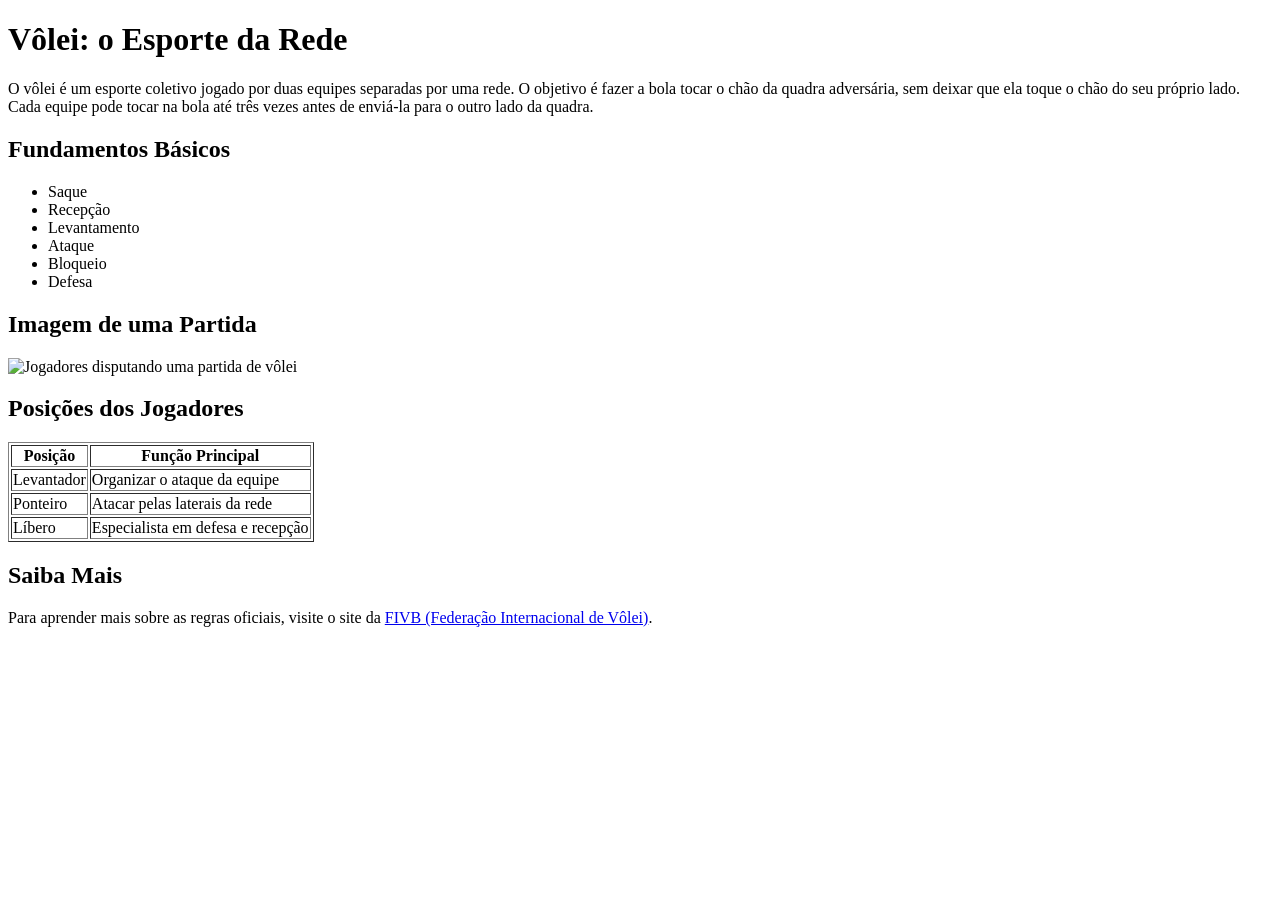
==== index.html @ 5da85763 "Estrutura basica de html" ====
<!DOCTYPE html>
<!-- A tag <!DOCTYPE html> diz ao navegador que este é um documento HTML5 -->
<html lang="pt-BR">
<!-- <html> é a tag raiz, que envolve todo o conteúdo da página. lang="pt-BR" indica o idioma do conteúdo -->

<head>
    <!-- A <head> guarda informações que não aparecem diretamente no corpo da página,
         como configurações, título da aba e metadados -->

    <meta charset="UTF-8">
    <!-- Define a codificação de caracteres, permitindo usar acentos e caracteres especiais corretamente -->

    <title>Tudo Sobre Vôlei</title>
    <!-- O <title> define o texto que aparece na aba do navegador -->
</head>

<body>
    <!-- O <body> contém todo o conteúdo visível da página: textos, imagens, listas, tabelas, links etc. -->

    <h1>Vôlei: o Esporte da Rede</h1>
    <!-- <h1> é o título principal da página. Existem tags de título de h1 (maior) até h6 (menor) -->

    <p>
        O vôlei é um esporte coletivo jogado por duas equipes separadas por uma rede.
        O objetivo é fazer a bola tocar o chão da quadra adversária, sem deixar que ela
        toque o chão do seu próprio lado. Cada equipe pode tocar na bola até três vezes
        antes de enviá-la para o outro lado da quadra.
    </p>
    <!-- <p> representa um parágrafo de texto -->

    <h2>Fundamentos Básicos</h2>
    <!-- <h2> é um subtítulo, usado para organizar seções dentro da página -->

    <ul>
        <!-- <ul> cria uma lista não ordenada (com marcadores). Cada item vai dentro de <li> -->
        <li>Saque</li>
        <li>Recepção</li>
        <li>Levantamento</li>
        <li>Ataque</li>
        <li>Bloqueio</li>
        <li>Defesa</li>
    </ul>

    <h2>Imagem de uma Partida</h2>

    <img src="https://upload.wikimedia.org/wikipedia/commons/2/28/Beach_volleyball_at_the_2012_Summer_Olympics_9.jpg"
         alt="Jogadores disputando uma partida de vôlei"
         width="500">
    <!-- <img> insere uma imagem na página.
         "src" é o endereço (URL) da imagem.
         "alt" é o texto alternativo, exibido caso a imagem não carregue e usado por leitores de tela.
         "width" define a largura da imagem em pixels -->

    <h2>Posições dos Jogadores</h2>

    <table border="1">
        <!-- <table> cria uma tabela. O atributo border="1" desenha as bordas das células -->
        <tr>
            <!-- <tr> representa uma linha da tabela (table row) -->
            <th>Posição</th>
            <th>Função Principal</th>
            <!-- <th> é uma célula de cabeçalho (table header), geralmente em negrito -->
        </tr>
        <tr>
            <td>Levantador</td>
            <td>Organizar o ataque da equipe</td>
            <!-- <td> é uma célula comum de dados (table data) -->
        </tr>
        <tr>
            <td>Ponteiro</td>
            <td>Atacar pelas laterais da rede</td>
        </tr>
        <tr>
            <td>Líbero</td>
            <td>Especialista em defesa e recepção</td>
        </tr>
    </table>

    <h2>Saiba Mais</h2>

    <p>
        Para aprender mais sobre as regras oficiais, visite o site da
        <a href="https://www.fivb.com" target="_blank">FIVB (Federação Internacional de Vôlei)</a>.
    </p>
    <!-- <a> cria um link. "href" define o endereço de destino.
         "target='_blank'" faz o link abrir em uma nova aba -->

</body>
</html>
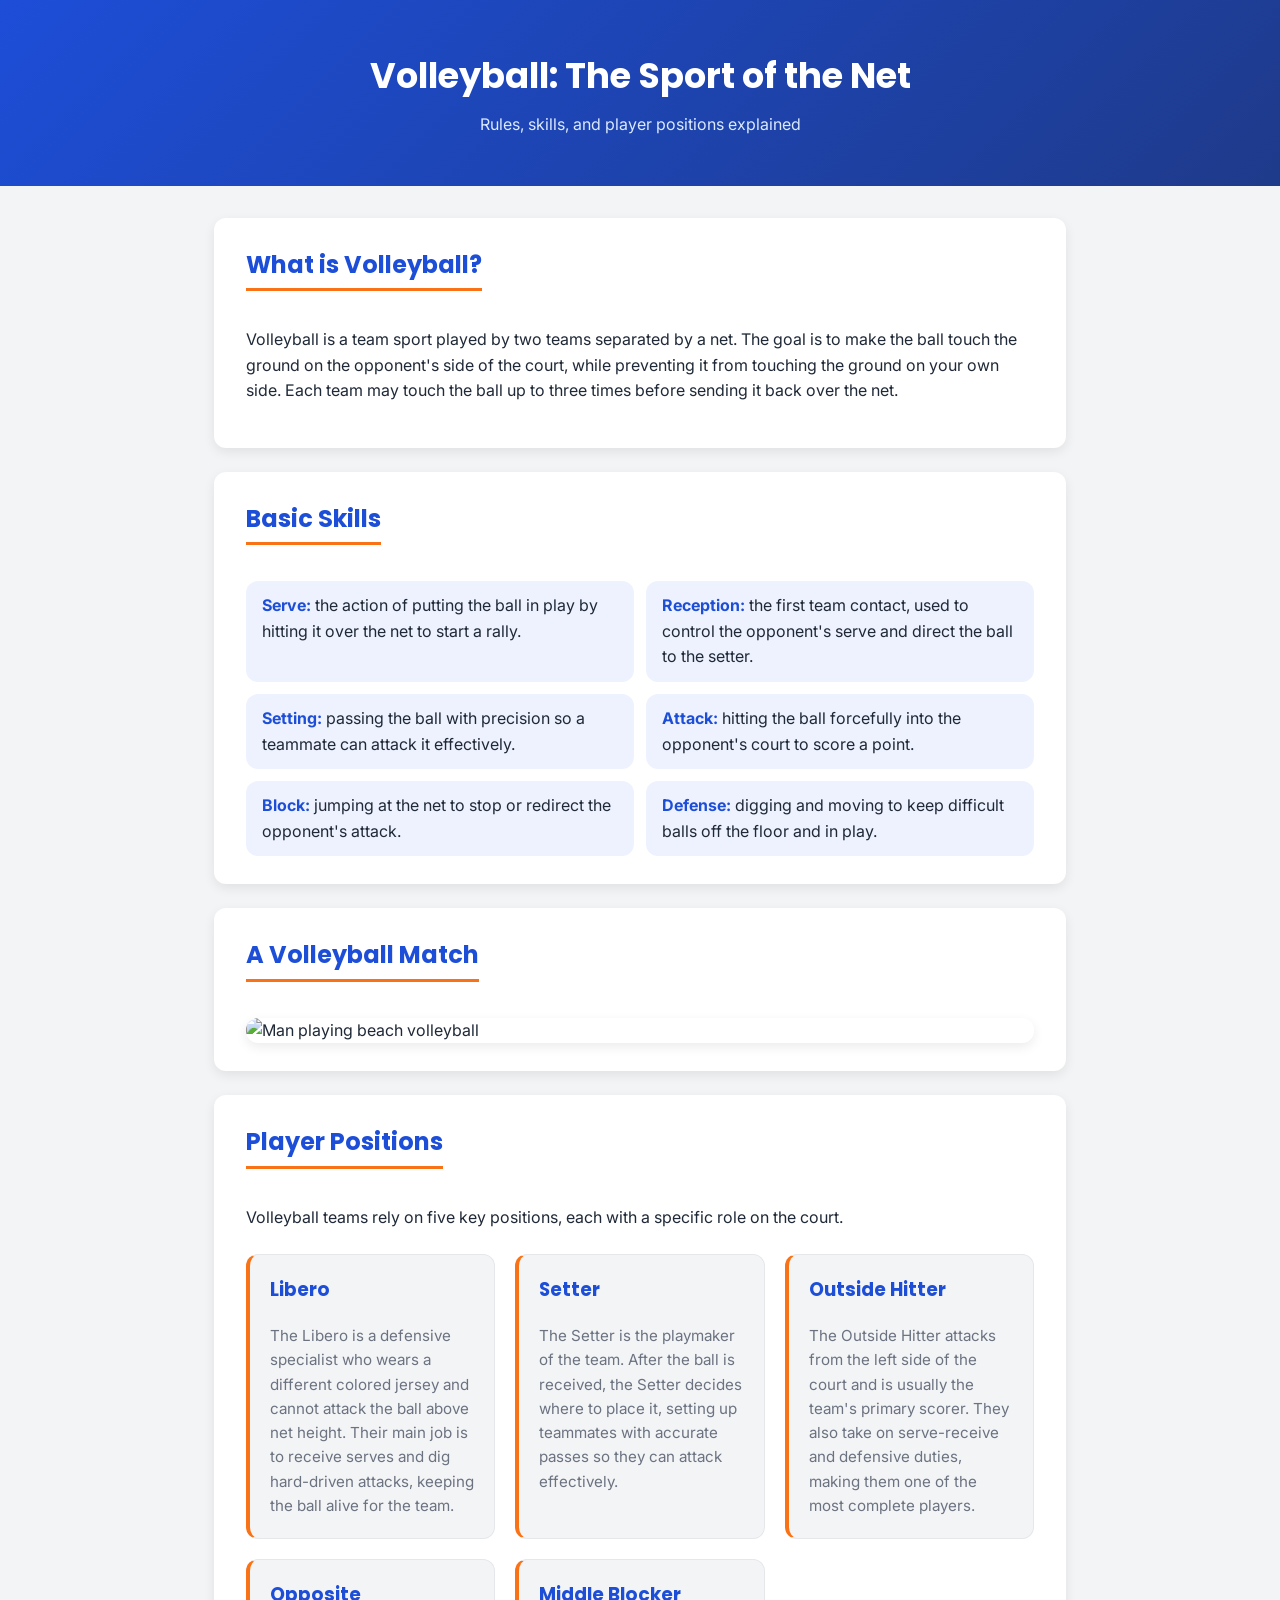
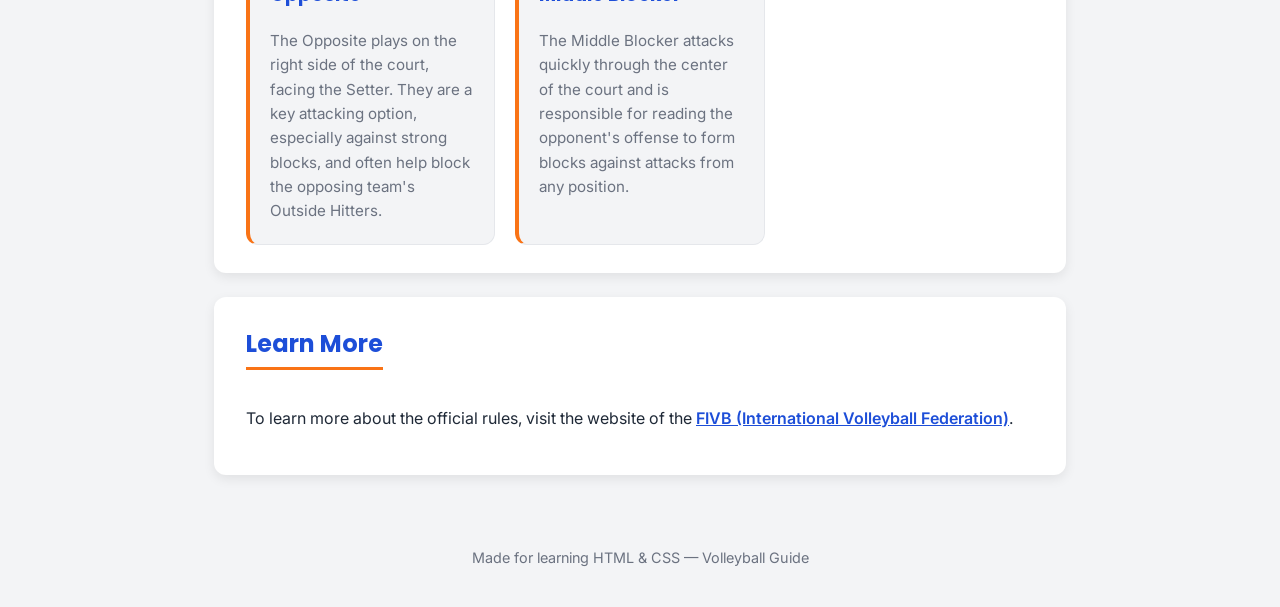
==== commit 379e57de: "Adjusts" ====
--- a/index.html
+++ b/index.html
@@ -1,7 +1,7 @@
 <!DOCTYPE html>
 <!-- A tag <!DOCTYPE html> diz ao navegador que este é um documento HTML5 -->
-<html lang="pt-BR">
-<!-- <html> é a tag raiz, que envolve todo o conteúdo da página. lang="pt-BR" indica o idioma do conteúdo -->
+<html lang="en">
+<!-- lang="en" porque todo o conteúdo visível da página agora está em inglês -->
 
 <head>
     <!-- A <head> guarda informações que não aparecem diretamente no corpo da página,
@@ -10,80 +10,131 @@
     <meta charset="UTF-8">
     <!-- Define a codificação de caracteres, permitindo usar acentos e caracteres especiais corretamente -->
 
-    <title>Tudo Sobre Vôlei</title>
+    <meta name="viewport" content="width=device-width, initial-scale=1.0">
+    <!-- Faz a página se adaptar bem a telas de celular e tablet -->
+
+    <title>All About Volleyball</title>
     <!-- O <title> define o texto que aparece na aba do navegador -->
+
+    <link rel="preconnect" href="https://fonts.googleapis.com">
+    <link rel="preconnect" href="https://fonts.gstatic.com" crossorigin>
+    <link href="https://fonts.googleapis.com/css2?family=Poppins:wght@400;600;700&family=Inter:wght@400;500&display=swap" rel="stylesheet">
+    <!-- Importa fontes do Google Fonts: Poppins para títulos e Inter para textos -->
+
+    <link rel="stylesheet" href="style.css">
+    <!-- Liga o arquivo de estilos externo (style.css) a esta página -->
 </head>
 
 <body>
-    <!-- O <body> contém todo o conteúdo visível da página: textos, imagens, listas, tabelas, links etc. -->
+    <!-- O <body> contém todo o conteúdo visível da página -->
 
-    <h1>Vôlei: o Esporte da Rede</h1>
-    <!-- <h1> é o título principal da página. Existem tags de título de h1 (maior) até h6 (menor) -->
+    <header class="site-header">
+        <!-- Cabeçalho principal da página, com o título e um subtítulo -->
+        <h1>Volleyball: The Sport of the Net</h1>
+        <p class="subtitle">Rules, skills, and player positions explained</p>
+    </header>
 
-    <p>
-        O vôlei é um esporte coletivo jogado por duas equipes separadas por uma rede.
-        O objetivo é fazer a bola tocar o chão da quadra adversária, sem deixar que ela
-        toque o chão do seu próprio lado. Cada equipe pode tocar na bola até três vezes
-        antes de enviá-la para o outro lado da quadra.
-    </p>
-    <!-- <p> representa um parágrafo de texto -->
+    <main>
+        <!-- <main> agrupa o conteúdo principal da página em seções -->
 
-    <h2>Fundamentos Básicos</h2>
-    <!-- <h2> é um subtítulo, usado para organizar seções dentro da página -->
+        <section class="card" id="intro">
+            <h2>What is Volleyball?</h2>
+            <p>
+                Volleyball is a team sport played by two teams separated by a net.
+                The goal is to make the ball touch the ground on the opponent's side
+                of the court, while preventing it from touching the ground on your
+                own side. Each team may touch the ball up to three times before
+                sending it back over the net.
+            </p>
+        </section>
 
-    <ul>
-        <!-- <ul> cria uma lista não ordenada (com marcadores). Cada item vai dentro de <li> -->
-        <li>Saque</li>
-        <li>Recepção</li>
-        <li>Levantamento</li>
-        <li>Ataque</li>
-        <li>Bloqueio</li>
-        <li>Defesa</li>
-    </ul>
+        <section class="card" id="fundamentals">
+            <h2>Basic Skills</h2>
+            <!-- Lista de habilidades básicas, exibida como "chips" via CSS (flexbox) -->
+            <ul class="skills-list">
+                <li><strong>Serve:</strong> the action of putting the ball in play by hitting it over the net to start a rally.</li>
+                <li><strong>Reception:</strong> the first team contact, used to control the opponent's serve and direct the ball to the setter.</li>
+                <li><strong>Setting:</strong> passing the ball with precision so a teammate can attack it effectively.</li>
+                <li><strong>Attack:</strong> hitting the ball forcefully into the opponent's court to score a point.</li>
+                <li><strong>Block:</strong> jumping at the net to stop or redirect the opponent's attack.</li>
+                <li><strong>Defense:</strong> digging and moving to keep difficult balls off the floor and in play.</li>
+            </ul>
+        </section>
 
-    <h2>Imagem de uma Partida</h2>
+        <section class="card" id="match-photo">
+            <h2>A Volleyball Match</h2>
+            <img src="https://images.unsplash.com/photo-1521138054413-5a47d349b7af?auto=format&fit=crop&w=1000&q=80"
+                 alt="Man playing beach volleyball"
+                 class="match-photo">
+            <!-- Imagem hospedada no Unsplash, conferida visualmente antes de publicar -->
+        </section>
 
-    <img src="https://upload.wikimedia.org/wikipedia/commons/2/28/Beach_volleyball_at_the_2012_Summer_Olympics_9.jpg"
-         alt="Jogadores disputando uma partida de vôlei"
-         width="500">
-    <!-- <img> insere uma imagem na página.
-         "src" é o endereço (URL) da imagem.
-         "alt" é o texto alternativo, exibido caso a imagem não carregue e usado por leitores de tela.
-         "width" define a largura da imagem em pixels -->
+        <section class="card" id="positions">
+            <h2>Player Positions</h2>
+            <p>Volleyball teams rely on five key positions, each with a specific role on the court.</p>
 
-    <h2>Posições dos Jogadores</h2>
+            <!-- Grade de cartões (CSS Grid) com uma posição em cada um -->
+            <div class="positions-grid">
+                <article class="position-card">
+                    <h3>Libero</h3>
+                    <p>
+                        The Libero is a defensive specialist who wears a different colored
+                        jersey and cannot attack the ball above net height. Their main job
+                        is to receive serves and dig hard-driven attacks, keeping the ball
+                        alive for the team.
+                    </p>
+                </article>
 
-    <table border="1">
-        <!-- <table> cria uma tabela. O atributo border="1" desenha as bordas das células -->
-        <tr>
-            <!-- <tr> representa uma linha da tabela (table row) -->
-            <th>Posição</th>
-            <th>Função Principal</th>
-            <!-- <th> é uma célula de cabeçalho (table header), geralmente em negrito -->
-        </tr>
-        <tr>
-            <td>Levantador</td>
-            <td>Organizar o ataque da equipe</td>
-            <!-- <td> é uma célula comum de dados (table data) -->
-        </tr>
-        <tr>
-            <td>Ponteiro</td>
-            <td>Atacar pelas laterais da rede</td>
-        </tr>
-        <tr>
-            <td>Líbero</td>
-            <td>Especialista em defesa e recepção</td>
-        </tr>
-    </table>
+                <article class="position-card">
+                    <h3>Setter</h3>
+                    <p>
+                        The Setter is the playmaker of the team. After the ball is received,
+                        the Setter decides where to place it, setting up teammates with
+                        accurate passes so they can attack effectively.
+                    </p>
+                </article>
 
-    <h2>Saiba Mais</h2>
+                <article class="position-card">
+                    <h3>Outside Hitter</h3>
+                    <p>
+                        The Outside Hitter attacks from the left side of the court and is
+                        usually the team's primary scorer. They also take on serve-receive
+                        and defensive duties, making them one of the most complete players.
+                    </p>
+                </article>
 
-    <p>
-        Para aprender mais sobre as regras oficiais, visite o site da
-        <a href="https://www.fivb.com" target="_blank">FIVB (Federação Internacional de Vôlei)</a>.
-    </p>
-    <!-- <a> cria um link. "href" define o endereço de destino.
-         "target='_blank'" faz o link abrir em uma nova aba -->
+                <article class="position-card">
+                    <h3>Opposite</h3>
+                    <p>
+                        The Opposite plays on the right side of the court, facing the
+                        Setter. They are a key attacking option, especially against strong
+                        blocks, and often help block the opposing team's Outside Hitters.
+                    </p>
+                </article>
+
+                <article class="position-card">
+                    <h3>Middle Blocker</h3>
+                    <p>
+                        The Middle Blocker attacks quickly through the center of the court
+                        and is responsible for reading the opponent's offense to form
+                        blocks against attacks from any position.
+                    </p>
+                </article>
+            </div>
+        </section>
+
+        <section class="card" id="learn-more">
+            <h2>Learn More</h2>
+            <p>
+                To learn more about the official rules, visit the website of the
+                <a href="https://www.fivb.com" target="_blank" rel="noopener">FIVB (International Volleyball Federation)</a>.
+            </p>
+        </section>
+    </main>
+
+    <footer class="site-footer">
+        <p>Made for learning HTML &amp; CSS &mdash; Volleyball Guide</p>
+    </footer>
 
 </body>
 </html>
--- a/style.css
+++ b/style.css
@@ -0,0 +1,153 @@
+/* ===== Variáveis de cor e espaçamento (fica fácil mudar o tema todo aqui) ===== */
+:root {
+    --color-primary: #1d4ed8;   /* azul principal (cabeçalho, links, destaques) */
+    --color-accent: #f97316;    /* laranja de destaque (bola de vôlei) */
+    --color-bg: #f3f4f6;        /* cinza claro de fundo da página */
+    --color-card: #ffffff;      /* branco dos cartões/seções */
+    --color-text: #1f2937;      /* cinza escuro para o texto */
+    --color-muted: #6b7280;     /* cinza médio para textos secundários */
+    --radius: 12px;
+    --shadow: 0 4px 12px rgba(0, 0, 0, 0.08);
+}
+
+/* ===== Reset básico ===== */
+* {
+    box-sizing: border-box;
+}
+
+body {
+    margin: 0;
+    font-family: 'Inter', Arial, sans-serif;
+    color: var(--color-text);
+    background-color: var(--color-bg);
+    line-height: 1.6;
+}
+
+h1, h2, h3 {
+    font-family: 'Poppins', 'Inter', Arial, sans-serif;
+}
+
+/* ===== Cabeçalho ===== */
+.site-header {
+    background: linear-gradient(135deg, var(--color-primary), #1e3a8a);
+    color: #ffffff;
+    text-align: center;
+    padding: 3rem 1.5rem;
+}
+
+.site-header h1 {
+    margin: 0 0 0.5rem;
+    font-size: 2.2rem;
+}
+
+.site-header .subtitle {
+    margin: 0;
+    font-weight: 400;
+    color: #dbeafe;
+}
+
+/* ===== Layout principal ===== */
+main {
+    max-width: 900px;
+    margin: 0 auto;
+    padding: 2rem 1.5rem;
+    display: flex;
+    flex-direction: column;
+    gap: 1.5rem;
+}
+
+/* Cada seção vira um "cartão" com fundo branco e sombra suave */
+.card {
+    background-color: var(--color-card);
+    border-radius: var(--radius);
+    box-shadow: var(--shadow);
+    padding: 1.75rem 2rem;
+}
+
+.card h2 {
+    color: var(--color-primary);
+    margin-top: 0;
+    border-bottom: 3px solid var(--color-accent);
+    display: inline-block;
+    padding-bottom: 0.25rem;
+}
+
+/* ===== Lista de habilidades como "chips" (flexbox) ===== */
+.skills-list {
+    list-style: none;
+    display: flex;
+    flex-wrap: wrap;
+    gap: 0.75rem;
+    padding: 0;
+    margin: 1rem 0 0;
+}
+
+.skills-list li {
+    background-color: #eef2ff;
+    color: var(--color-text);
+    font-weight: 400;
+    padding: 0.75rem 1rem;
+    border-radius: var(--radius);
+    flex: 1 1 260px;
+}
+
+.skills-list li strong {
+    color: var(--color-primary);
+}
+
+/* ===== Imagem da partida ===== */
+.match-photo {
+    display: block;
+    max-width: 100%;
+    height: auto;
+    border-radius: var(--radius);
+    margin-top: 1rem;
+    box-shadow: var(--shadow);
+}
+
+/* ===== Grade de posições (CSS Grid) ===== */
+.positions-grid {
+    display: grid;
+    grid-template-columns: repeat(auto-fit, minmax(220px, 1fr));
+    gap: 1.25rem;
+    margin-top: 1.5rem;
+}
+
+.position-card {
+    background-color: var(--color-bg);
+    border: 1px solid #e5e7eb;
+    border-left: 4px solid var(--color-accent);
+    border-radius: var(--radius);
+    padding: 1.25rem;
+    transition: transform 0.15s ease, box-shadow 0.15s ease;
+}
+
+.position-card:hover {
+    transform: translateY(-3px);
+    box-shadow: var(--shadow);
+}
+
+.position-card h3 {
+    margin-top: 0;
+    color: var(--color-primary);
+}
+
+.position-card p {
+    color: var(--color-muted);
+    margin-bottom: 0;
+    font-size: 0.95rem;
+}
+
+/* ===== Links ===== */
+a {
+    color: var(--color-primary);
+    font-weight: 600;
+}
+
+/* ===== Rodapé ===== */
+.site-footer {
+    text-align: center;
+    padding: 1.5rem;
+    color: var(--color-muted);
+    font-size: 0.9rem;
+}
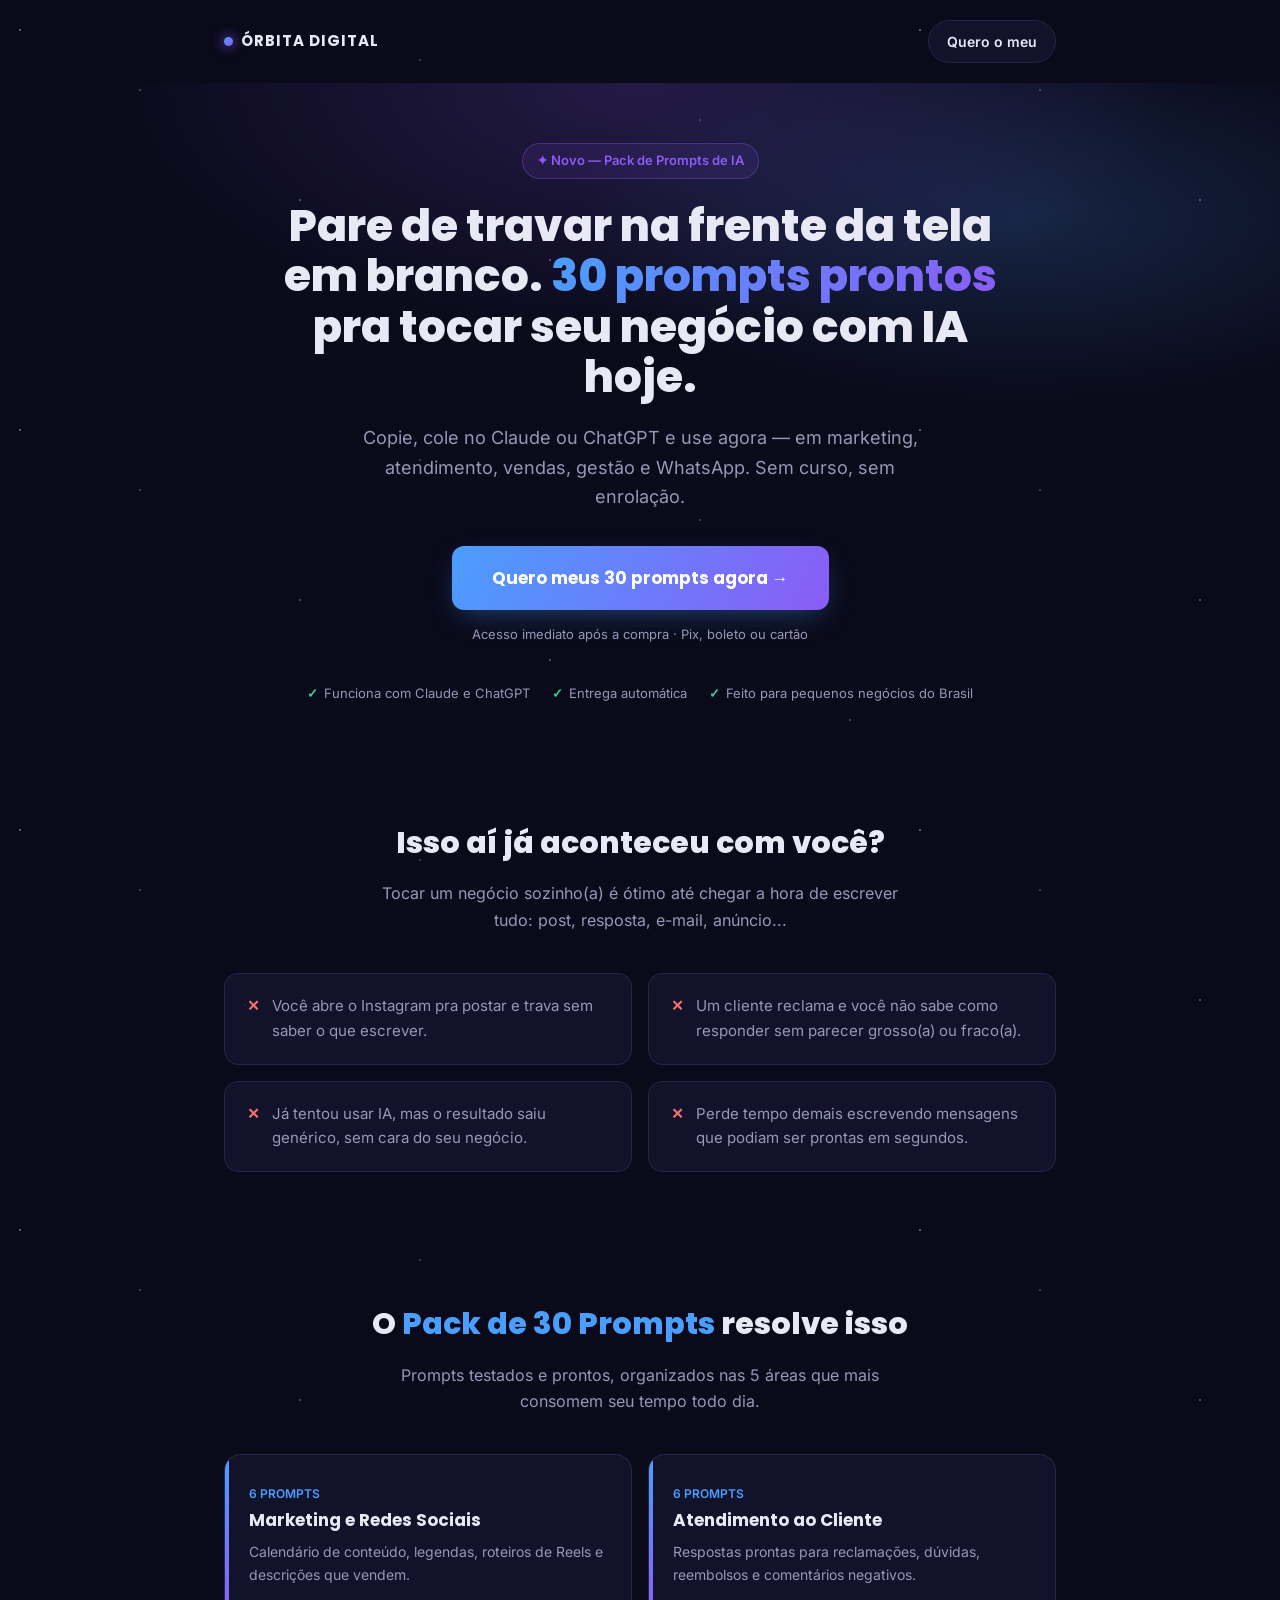
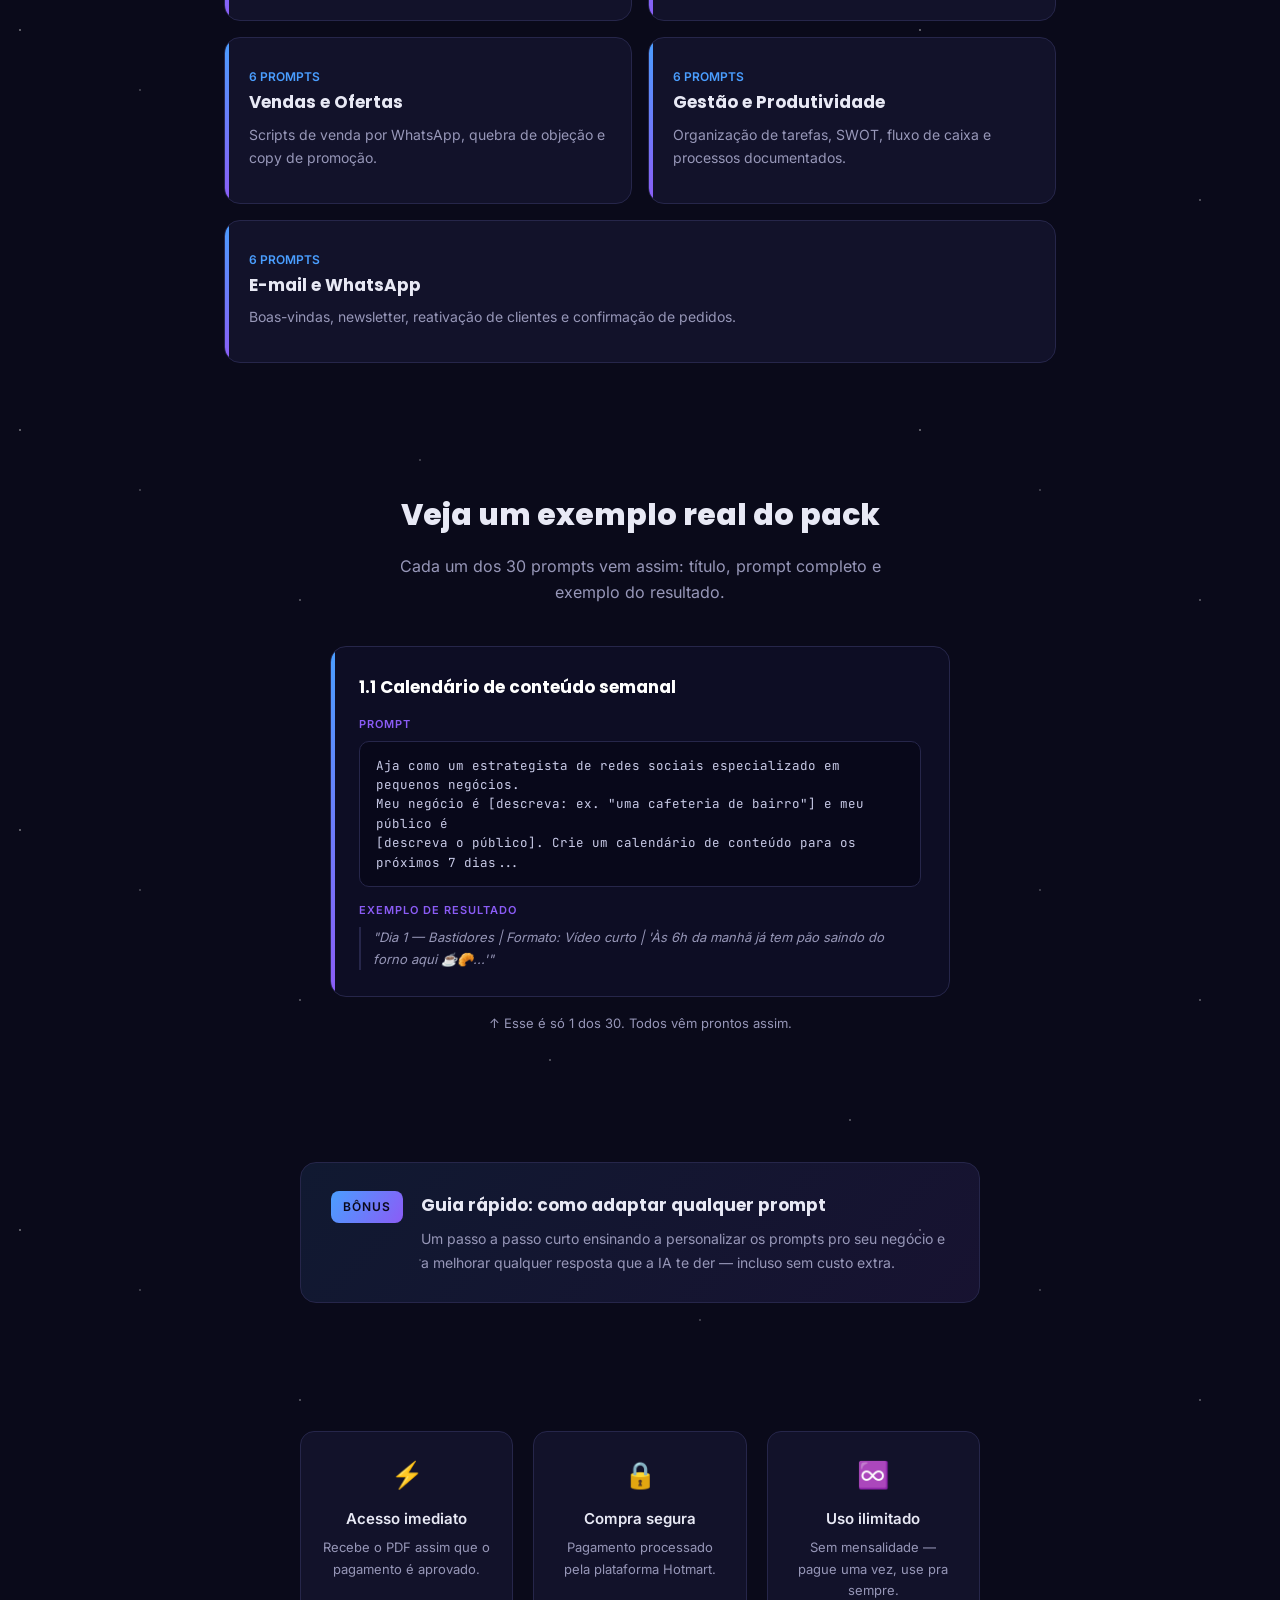
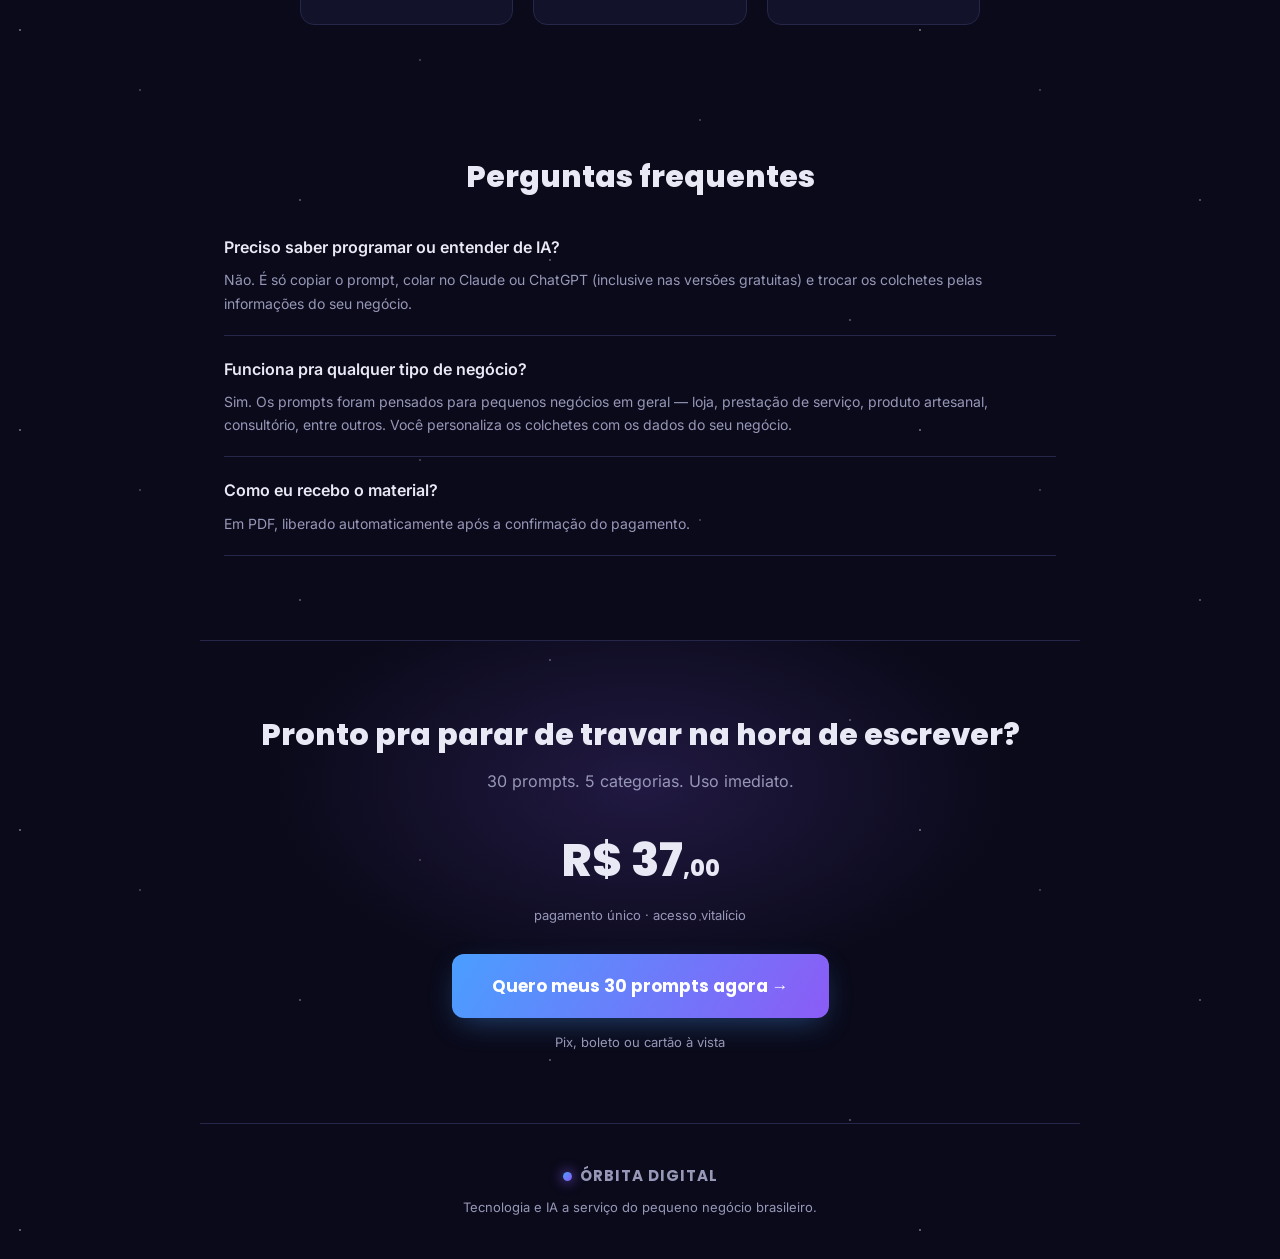
==== commit a674eebe: "Publica página de vendas do Pack de 30 Prompts (Órbita Digital)" ====
--- a/index.html
+++ b/index.html
@@ -1,140 +1,728 @@
-<!DOCTYPE html>
-<!-- A tag <!DOCTYPE html> diz ao navegador que este é um documento HTML5 -->
-<html lang="en">
-<!-- lang="en" porque todo o conteúdo visível da página agora está em inglês -->
-
+<!doctype html>
+<html lang="pt-BR">
 <head>
-    <!-- A <head> guarda informações que não aparecem diretamente no corpo da página,
-         como configurações, título da aba e metadados -->
-
-    <meta charset="UTF-8">
-    <!-- Define a codificação de caracteres, permitindo usar acentos e caracteres especiais corretamente -->
-
-    <meta name="viewport" content="width=device-width, initial-scale=1.0">
-    <!-- Faz a página se adaptar bem a telas de celular e tablet -->
-
-    <title>All About Volleyball</title>
-    <!-- O <title> define o texto que aparece na aba do navegador -->
-
-    <link rel="preconnect" href="https://fonts.googleapis.com">
-    <link rel="preconnect" href="https://fonts.gstatic.com" crossorigin>
-    <link href="https://fonts.googleapis.com/css2?family=Poppins:wght@400;600;700&family=Inter:wght@400;500&display=swap" rel="stylesheet">
-    <!-- Importa fontes do Google Fonts: Poppins para títulos e Inter para textos -->
-
-    <link rel="stylesheet" href="style.css">
-    <!-- Liga o arquivo de estilos externo (style.css) a esta página -->
+<meta charset="UTF-8">
+<meta name="viewport" content="width=device-width, initial-scale=1.0">
+<title>Pack de 30 Prompts de IA para Pequenos Negócios — Órbita Digital</title>
+<style>
+/* cyrillic-ext */
+@font-face {
+  font-family: 'Inter';
+  font-style: normal;
+  font-weight: 400;
+  font-display: swap;
+  src: url([data-uri]) format('woff2');
+  unicode-range: U+0460-052F, U+1C80-1C8A, U+20B4, U+2DE0-2DFF, U+A640-A69F, U+FE2E-FE2F;
+}
+/* cyrillic */
+@font-face {
+  font-family: 'Inter';
+  font-style: normal;
+  font-weight: 400;
+  font-display: swap;
+  src: url([data-uri]) format('woff2');
+  unicode-range: U+0301, U+0400-045F, U+0490-0491, U+04B0-04B1, U+2116;
+}
+/* greek-ext */
+@font-face {
+  font-family: 'Inter';
+  font-style: normal;
+  font-weight: 400;
+  font-display: swap;
+  src: url([data-uri]) format('woff2');
+  unicode-range: U+1F00-1FFF;
+}
+/* greek */
+@font-face {
+  font-family: 'Inter';
+  font-style: normal;
+  font-weight: 400;
+  font-display: swap;
+  src: url([data-uri]) format('woff2');
+  unicode-range: U+0370-0377, U+037A-037F, U+0384-038A, U+038C, U+038E-03A1, U+03A3-03FF;
+}
+/* vietnamese */
+@font-face {
+  font-family: 'Inter';
+  font-style: normal;
+  font-weight: 400;
+  font-display: swap;
+  src: url([data-uri]) format('woff2');
+  unicode-range: U+0102-0103, U+0110-0111, U+0128-0129, U+0168-0169, U+01A0-01A1, U+01AF-01B0, U+0300-0301, U+0303-0304, U+0308-0309, U+0323, U+0329, U+1EA0-1EF9, U+20AB;
+}
+/* latin-ext */
+@font-face {
+  font-family: 'Inter';
+  font-style: normal;
+  font-weight: 400;
+  font-display: swap;
+  src: url([data-uri]) format('woff2');
+  unicode-range: U+0100-02BA, U+02BD-02C5, U+02C7-02CC, U+02CE-02D7, U+02DD-02FF, U+0304, U+0308, U+0329, U+1D00-1DBF, U+1E00-1E9F, U+1EF2-1EFF, U+2020, U+20A0-20AB, U+20AD-20C0, U+2113, U+2C60-2C7F, U+A720-A7FF;
+}
+/* latin */
+@font-face {
+  font-family: 'Inter';
+  font-style: normal;
+  font-weight: 400;
+  font-display: swap;
+  src: url([data-uri]) format('woff2');
+  unicode-range: U+0000-00FF, U+0131, U+0152-0153, U+02BB-02BC, U+02C6, U+02DA, U+02DC, U+0304, U+0308, U+0329, U+2000-206F, U+20AC, U+2122, U+2191, U+2193, U+2212, U+2215, U+FEFF, U+FFFD;
+}
+/* cyrillic-ext */
+@font-face {
+  font-family: 'Inter';
+  font-style: normal;
+  font-weight: 500;
+  font-display: swap;
+  src: url([data-uri]